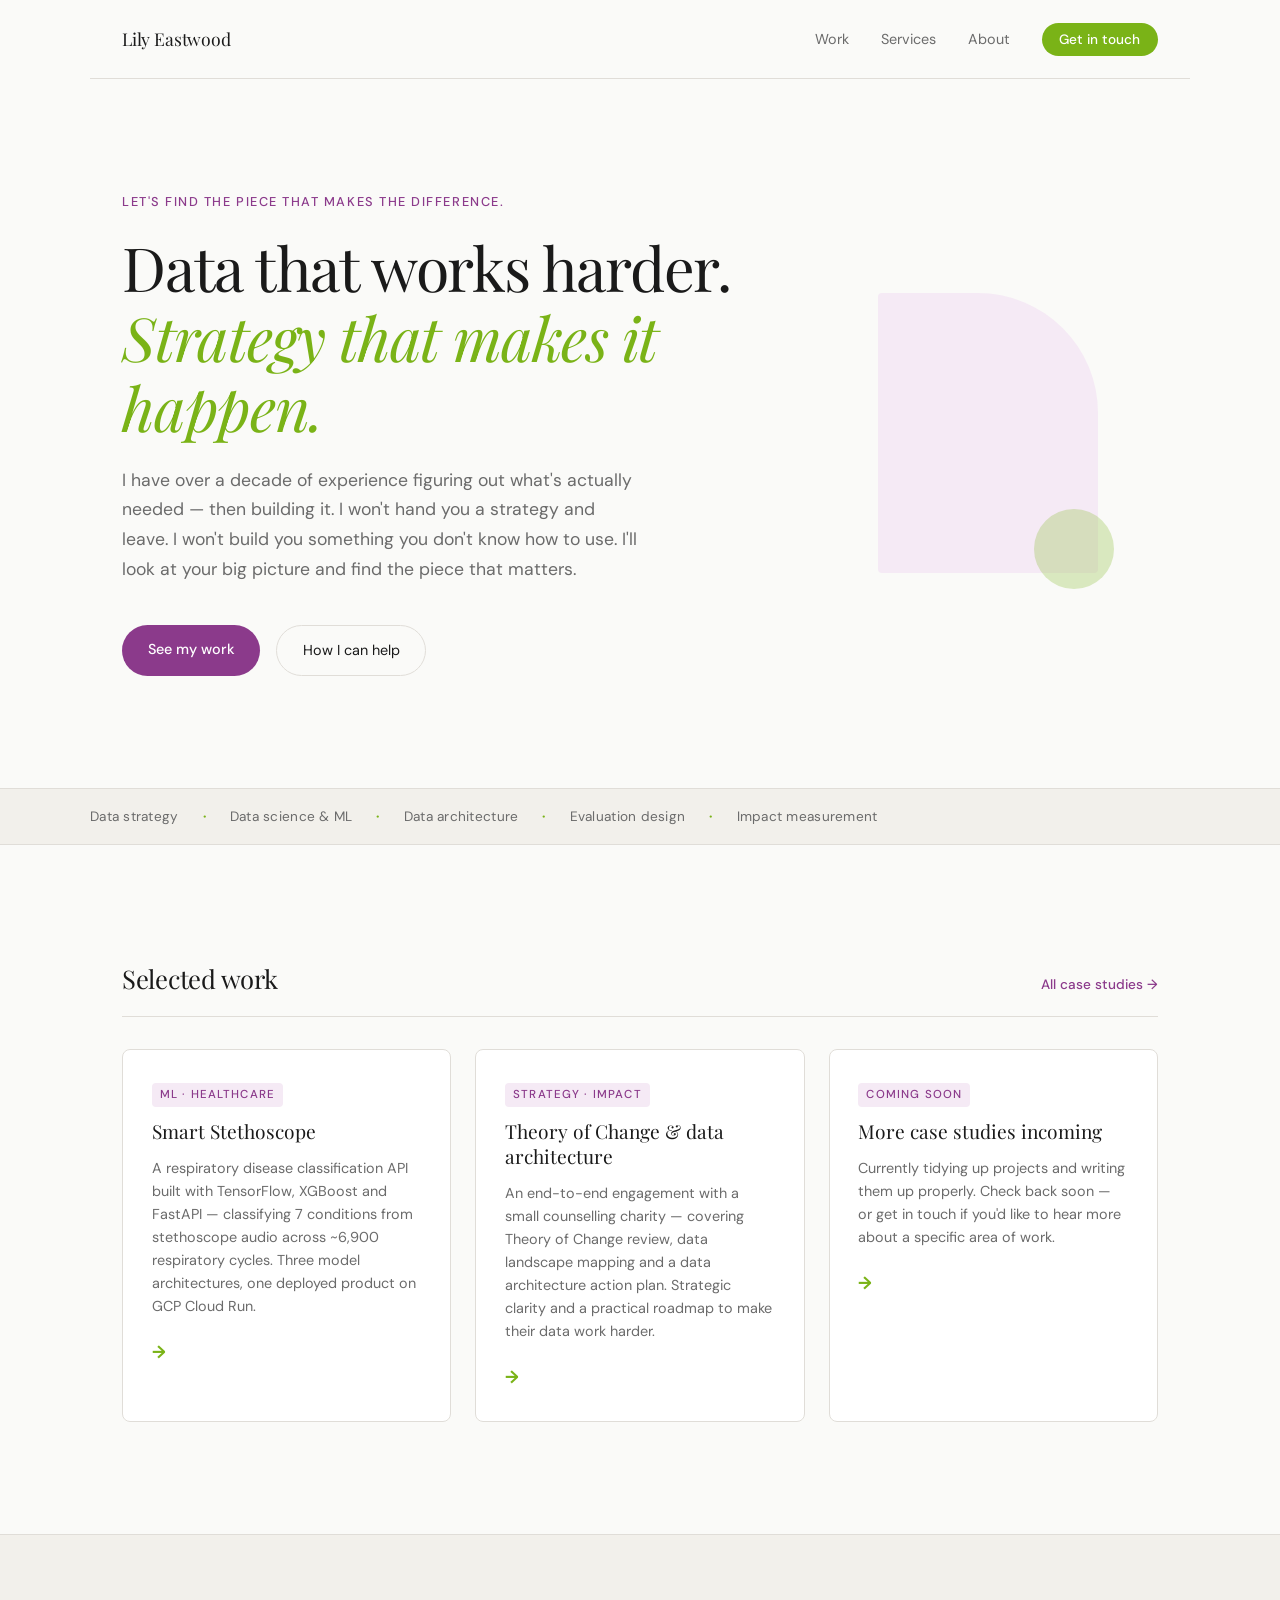
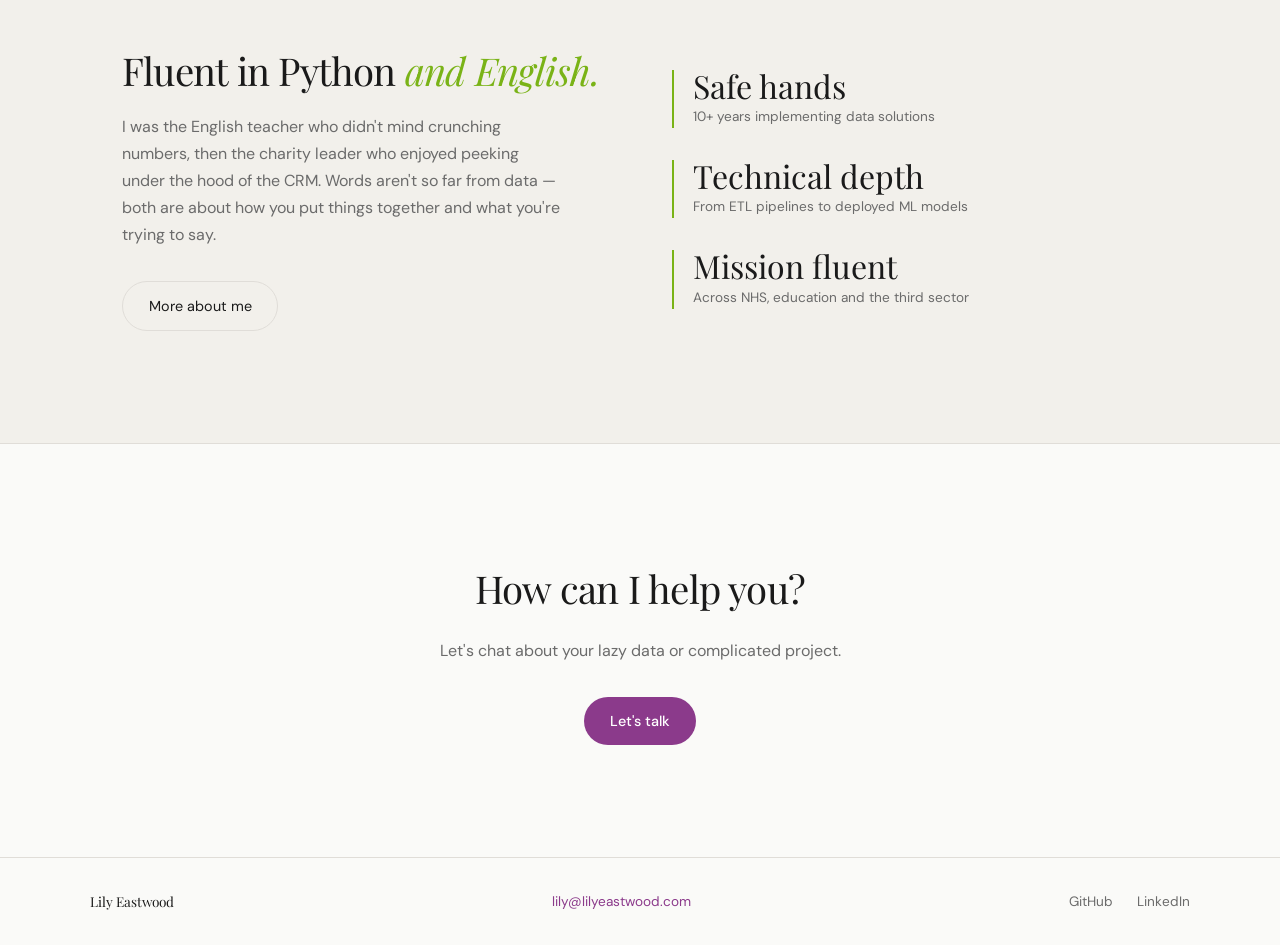
==== index.html @ 0789ece6 "initial site" ====
<!DOCTYPE html>
<html lang="en">
<head>
  <meta charset="UTF-8">
  <meta name="viewport" content="width=device-width, initial-scale=1.0">
  <title>Lily Eastwood — Data Strategy & Solutions</title>
  <link rel="preconnect" href="https://fonts.googleapis.com">
  <link rel="preconnect" href="https://fonts.gstatic.com" crossorigin>
  <link href="https://fonts.googleapis.com/css2?family=Playfair+Display:ital,wght@0,400;0,600;1,400&family=DM+Sans:wght@300;400;500&display=swap" rel="stylesheet">
  <link rel="stylesheet" href="css/style.css">
</head>
<body>

  <nav>
    <a href="index.html" class="nav-logo">Lily Eastwood</a>
    <ul>
      <li><a href="work.html">Work</a></li>
      <li><a href="services.html">Services</a></li>
      <li><a href="about.html">About</a></li>
      <li><a href="contact.html" class="nav-cta">Get in touch</a></li>
    </ul>
  </nav>

  <main>

    <section class="hero">
      <div class="hero-text">
        <p class="hero-eyebrow">Let's find the piece that makes the difference.</p>
        <h1>Data that works harder. <em>Strategy that makes it happen.</em></h1>
        <p class="hero-sub">I have over a decade of experience figuring out what's actually needed — then building it. I won't hand you a strategy and leave. I won't build you something you don't know how to use. I'll look at your big picture and find the piece that matters.</p>
        <div class="hero-actions">
          <a href="work.html" class="btn-primary">See my work</a>
          <a href="services.html" class="btn-secondary">How I can help</a>
        </div>
      </div>
      <div class="hero-accent">
        <div class="accent-block"></div>
      </div>
    </section>

    <section class="intro-strip">
      <div class="strip-inner">
        <span>Data strategy</span>
        <span class="dot">·</span>
        <span>Data science & ML</span>
        <span class="dot">·</span>
        <span>Data architecture</span>
        <span class="dot">·</span>
        <span>Evaluation design</span>
        <span class="dot">·</span>
        <span>Impact measurement</span>
      </div>
    </section>

    <section class="selected-work">
      <div class="section-header">
        <h2>Selected work</h2>
        <a href="work.html" class="see-all">All case studies →</a>
      </div>

      <div class="work-grid">

        <a href="work.html#stethoscope" class="work-card">
          <div class="card-tag">ML · Healthcare</div>
          <h3>Smart Stethoscope</h3>
          <p>A respiratory disease classification API built with TensorFlow, XGBoost and FastAPI — classifying 7 conditions from stethoscope audio across ~6,900 respiratory cycles. Three model architectures, one deployed product on GCP Cloud Run.</p>
          <span class="card-arrow">→</span>
        </a>

        <a href="work.html#harbour" class="work-card">
          <div class="card-tag">Strategy · Impact</div>
          <h3>Theory of Change & data architecture</h3>
          <p>An end-to-end engagement with a small counselling charity — covering Theory of Change review, data landscape mapping and a data architecture action plan. Strategic clarity and a practical roadmap to make their data work harder.</p>
          <span class="card-arrow">→</span>
        </a>

        <a href="work.html" class="work-card work-card--placeholder">
          <div class="card-tag">Coming soon</div>
          <h3>More case studies incoming</h3>
          <p>Currently tidying up projects and writing them up properly. Check back soon — or get in touch if you'd like to hear more about a specific area of work.</p>
          <span class="card-arrow">→</span>
        </a>

      </div>
    </section>

    <section class="about-strip">
      <div class="about-strip-inner">
        <div class="about-strip-text">
          <h2>Fluent in Python <em>and English.</em></h2>
          <p>I was the English teacher who didn't mind crunching numbers, then the charity leader who enjoyed peeking under the hood of the CRM. Words aren't so far from data — both are about how you put things together and what you're trying to say.</p>
          <a href="about.html" class="btn-secondary">More about me</a>
        </div>
        <div class="about-strip-stats">
          <div class="stat">
            <span class="stat-num">Safe hands</span>
            <span class="stat-label">10+ years implementing data solutions</span>
          </div>
          <div class="stat">
            <span class="stat-num">Technical depth</span>
            <span class="stat-label">From ETL pipelines to deployed ML models</span>
          </div>
          <div class="stat">
            <span class="stat-num">Mission fluent</span>
            <span class="stat-label">Across NHS, education and the third sector</span>
          </div>
        </div>
      </div>
    </section>

    <section class="cta-section">
      <h2>How can I help you?</h2>
      <p>Let's chat about your lazy data or complicated project.</p>
      <a href="contact.html" class="btn-primary">Let's talk</a>
    </section>

  </main>

  <footer>
    <div class="footer-inner">
      <span class="footer-name">Lily Eastwood</span>
      <span class="footer-email"><a href="mailto:lily@lilyeastwood.com">lily@lilyeastwood.com</a></span>
      <span class="footer-links">
        <a href="https://github.com/LilyEastwood" target="_blank">GitHub</a>
        <a href="https://www.linkedin.com/in/lily-eastwood/" target="_blank">LinkedIn</a>
      </span>
    </div>
  </footer>

  <script src="js/main.js"></script>
</body>
</html>
---- css/style.css ----
/* ============================================================
   LILY EASTWOOD — lilyeastwood.com
   Palette: warm white, ink, aubergine + chartreuse pop
   Type: Playfair Display (headings) + DM Sans (body)
   ============================================================ */

   :root {
    --bg:           #FAFAF8;
    --bg-alt:       #F2F0EB;
    --text:         #1A1A1A;
    --text-muted:   #6B6B6B;
    --aubergine:    #8B3A8B;
    --aubergine-lt: #F5EAF5;
    --chartreuse:   #7AB317;
    --chartreuse-lt:#F2F7E6;
    --border:       #E0DDD8;
    --white:        #FFFFFF;
  
    --font-head: 'Playfair Display', Georgia, serif;
    --font-body: 'DM Sans', sans-serif;
  
    --max-w:    1100px;
    --space-sm: 1rem;
    --space-md: 2rem;
    --space-lg: 4rem;
    --space-xl: 7rem;
  }
  
  /* ── Reset ── */
  *, *::before, *::after { box-sizing: border-box; margin: 0; padding: 0; }
  html { scroll-behavior: smooth; }
  body {
    background: var(--bg);
    color: var(--text);
    font-family: var(--font-body);
    font-size: 1rem;
    line-height: 1.7;
    -webkit-font-smoothing: antialiased;
  }
  a { color: inherit; text-decoration: none; }
  img { display: block; max-width: 100%; }
  
  /* ── Nav ── */
  nav {
    display: flex;
    align-items: center;
    justify-content: space-between;
    padding: 1.5rem var(--space-md);
    max-width: var(--max-w);
    margin: 0 auto;
    border-bottom: 1px solid var(--border);
  }
  .nav-logo {
    font-family: var(--font-head);
    font-weight: 400;
    font-size: 1.1rem;
    letter-spacing: -0.01em;
  }
  nav ul {
    display: flex;
    gap: 2rem;
    list-style: none;
    align-items: center;
  }
  nav ul a {
    font-size: 0.9rem;
    color: var(--text-muted);
    transition: color 0.2s;
  }
  nav ul a:hover { color: var(--aubergine); }
  .nav-cta {
    color: var(--white) !important;
    background: var(--chartreuse);
    padding: 0.5rem 1.1rem;
    border-radius: 100px;
    font-size: 0.85rem !important;
    font-weight: 500;
    transition: opacity 0.2s !important;
  }
  .nav-cta:hover { opacity: 0.85; }
  
  /* ── Hero ── */
  .hero {
    max-width: var(--max-w);
    margin: 0 auto;
    padding: var(--space-xl) var(--space-md);
    display: grid;
    grid-template-columns: 1fr 280px;
    gap: var(--space-lg);
    align-items: center;
  }
  .hero-eyebrow {
    font-size: 0.8rem;
    text-transform: uppercase;
    letter-spacing: 0.12em;
    color: var(--aubergine);
    font-weight: 500;
    margin-bottom: 1.2rem;
  }
  .hero h1 {
    font-family: var(--font-head);
    font-size: clamp(2.4rem, 5vw, 3.8rem);
    font-weight: 400;
    line-height: 1.15;
    letter-spacing: -0.02em;
    margin-bottom: 1.5rem;
  }
  .hero h1 em {
    font-style: italic;
    color: var(--chartreuse);
  }
  .hero-sub {
    font-size: 1.1rem;
    color: var(--text-muted);
    max-width: 520px;
    margin-bottom: 2.5rem;
    line-height: 1.7;
  }
  .hero-actions {
    display: flex;
    gap: 1rem;
    flex-wrap: wrap;
  }
  
  /* accent block — decorative */
  .accent-block {
    width: 220px;
    height: 280px;
    background: var(--aubergine-lt);
    border-radius: 4px 120px 4px 4px;
    position: relative;
  }
  .accent-block::after {
    content: '';
    position: absolute;
    bottom: -16px;
    right: -16px;
    width: 80px;
    height: 80px;
    background: var(--chartreuse);
    border-radius: 50%;
    opacity: 0.25;
  }
  
  /* ── Buttons ── */
  .btn-primary {
    display: inline-block;
    background: var(--aubergine);
    color: var(--white);
    padding: 0.75rem 1.6rem;
    border-radius: 100px;
    font-size: 0.9rem;
    font-weight: 500;
    transition: opacity 0.2s;
  }
  .btn-primary:hover { opacity: 0.85; }
  
  .btn-secondary {
    display: inline-block;
    color: var(--text);
    padding: 0.75rem 1.6rem;
    border-radius: 100px;
    font-size: 0.9rem;
    font-weight: 400;
    border: 1px solid var(--border);
    transition: border-color 0.2s, color 0.2s;
  }
  .btn-secondary:hover { border-color: var(--aubergine); color: var(--aubergine); }
  
  /* ── Intro strip ── */
  .intro-strip {
    background: var(--bg-alt);
    border-top: 1px solid var(--border);
    border-bottom: 1px solid var(--border);
    padding: 1rem var(--space-md);
  }
  .strip-inner {
    max-width: var(--max-w);
    margin: 0 auto;
    display: flex;
    gap: 1.5rem;
    align-items: center;
    flex-wrap: wrap;
    font-size: 0.85rem;
    color: var(--text-muted);
    font-weight: 400;
    letter-spacing: 0.02em;
  }
  .dot { color: var(--chartreuse); font-weight: 700; }
  
  /* ── Selected work ── */
  .selected-work {
    max-width: var(--max-w);
    margin: 0 auto;
    padding: var(--space-xl) var(--space-md);
  }
  .section-header {
    display: flex;
    align-items: baseline;
    justify-content: space-between;
    margin-bottom: var(--space-md);
    border-bottom: 1px solid var(--border);
    padding-bottom: 1rem;
  }
  .section-header h2 {
    font-family: var(--font-head);
    font-weight: 400;
    font-size: 1.6rem;
    letter-spacing: -0.01em;
  }
  .see-all {
    font-size: 0.85rem;
    color: var(--aubergine);
    font-weight: 500;
    transition: opacity 0.2s;
  }
  .see-all:hover { opacity: 0.7; }
  
  .work-grid {
    display: grid;
    grid-template-columns: repeat(3, 1fr);
    gap: 1.5rem;
  }
  .work-card {
    display: block;
    background: var(--white);
    border: 1px solid var(--border);
    border-radius: 8px;
    padding: 1.8rem;
    transition: border-color 0.2s, transform 0.2s;
    position: relative;
  }
  .work-card:hover {
    border-color: var(--aubergine);
    transform: translateY(-3px);
  }
  .card-tag {
    font-size: 0.72rem;
    text-transform: uppercase;
    letter-spacing: 0.1em;
    color: var(--aubergine);
    font-weight: 500;
    margin-bottom: 0.8rem;
    background: var(--aubergine-lt);
    display: inline-block;
    padding: 2px 8px;
    border-radius: 4px;
  }
  .work-card h3 {
    font-family: var(--font-head);
    font-weight: 400;
    font-size: 1.2rem;
    margin-bottom: 0.8rem;
    line-height: 1.3;
  }
  .work-card p {
    font-size: 0.9rem;
    color: var(--text-muted);
    line-height: 1.6;
  }
  .card-arrow {
    display: inline-block;
    margin-top: 1.2rem;
    color: var(--chartreuse);
    font-size: 1.1rem;
    font-weight: 700;
    transition: transform 0.2s;
  }
  .work-card:hover .card-arrow { transform: translateX(4px); }
  
  /* ── About strip ── */
  .about-strip {
    background: var(--bg-alt);
    border-top: 1px solid var(--border);
    border-bottom: 1px solid var(--border);
  }
  .about-strip-inner {
    max-width: var(--max-w);
    margin: 0 auto;
    padding: var(--space-xl) var(--space-md);
    display: grid;
    grid-template-columns: 1fr 1fr;
    gap: var(--space-lg);
    align-items: center;
  }
  .about-strip-text h2 {
    font-family: var(--font-head);
    font-weight: 400;
    font-size: clamp(1.8rem, 3vw, 2.6rem);
    line-height: 1.2;
    letter-spacing: -0.02em;
    margin-bottom: 1.2rem;
  }
  .about-strip-text h2 em {
    font-style: italic;
    color: var(--chartreuse);
  }
  .about-strip-text p {
    color: var(--text-muted);
    margin-bottom: 2rem;
    font-size: 1rem;
    max-width: 440px;
  }
  .about-strip-stats {
    display: flex;
    flex-direction: column;
    gap: 2rem;
  }
  .stat {
    display: flex;
    flex-direction: column;
    gap: 0.2rem;
    border-left: 2px solid var(--chartreuse);
    padding-left: 1.2rem;
  }
  .stat-num {
    font-family: var(--font-head);
    font-size: 2rem;
    font-weight: 400;
    line-height: 1;
    color: var(--text);
  }
  .stat-label {
    font-size: 0.85rem;
    color: var(--text-muted);
  }
  
  /* ── CTA section ── */
  .cta-section {
    max-width: var(--max-w);
    margin: 0 auto;
    padding: var(--space-xl) var(--space-md);
    text-align: center;
  }
  .cta-section h2 {
    font-family: var(--font-head);
    font-weight: 400;
    font-size: clamp(1.8rem, 3vw, 2.8rem);
    letter-spacing: -0.02em;
    margin-bottom: 1rem;
  }
  .cta-section p {
    color: var(--text-muted);
    max-width: 480px;
    margin: 0 auto 2rem;
  }
  
  /* ── Footer ── */
  footer {
    border-top: 1px solid var(--border);
    padding: 2rem var(--space-md);
  }
  .footer-inner {
    max-width: var(--max-w);
    margin: 0 auto;
    display: flex;
    align-items: center;
    justify-content: space-between;
    font-size: 0.85rem;
    color: var(--text-muted);
    flex-wrap: wrap;
    gap: 1rem;
  }
  .footer-name {
    font-family: var(--font-head);
    font-weight: 400;
    color: var(--text);
  }
  .footer-email a { color: var(--aubergine); }
  .footer-links {
    display: flex;
    gap: 1.5rem;
  }
  .footer-links a:hover { color: var(--chartreuse); }
  
  /* ── Responsive ── */
  @media (max-width: 768px) {
    .hero {
      grid-template-columns: 1fr;
      padding: var(--space-lg) var(--space-sm);
    }
    .hero-accent { display: none; }
    .work-grid { grid-template-columns: 1fr; }
    .about-strip-inner { grid-template-columns: 1fr; }
    nav ul { gap: 1rem; }
    .strip-inner { gap: 0.8rem; }
  }
  
  /* ── Fade-in animation ── */
  @keyframes fadeUp {
    from { opacity: 0; transform: translateY(18px); }
    to   { opacity: 1; transform: translateY(0); }
  }
  .hero-text > * {
    animation: fadeUp 0.6s ease both;
  }
  .hero-eyebrow { animation-delay: 0.05s; }
  .hero h1      { animation-delay: 0.15s; }
  .hero-sub     { animation-delay: 0.25s; }
  .hero-actions { animation-delay: 0.35s; }
  
  /* ── Page hero (inner pages) ── */
  .page-hero {
    max-width: var(--max-w);
    margin: 0 auto;
    padding: var(--space-lg) var(--space-md) var(--space-md);
    border-bottom: 1px solid var(--border);
  }
  .page-hero h1 {
    font-family: var(--font-head);
    font-size: clamp(2rem, 4vw, 3.2rem);
    font-weight: 400;
    line-height: 1.15;
    letter-spacing: -0.02em;
    margin-bottom: 1rem;
  }
  .page-hero h1 em { font-style: italic; color: var(--chartreuse); }
  .page-intro {
    font-size: 1.05rem;
    color: var(--text-muted);
    max-width: 600px;
    line-height: 1.7;
  }
  
  /* ── Services ── */
  .services-section {
    max-width: var(--max-w);
    margin: 0 auto;
    padding: var(--space-lg) var(--space-md);
  }
  .services-section--split { padding-top: var(--space-md); }
  .services-inner { display: flex; flex-direction: column; gap: var(--space-lg); }
  .service-path-grid {
    display: grid;
    grid-template-columns: repeat(2, 1fr);
    gap: 1.5rem;
  }
  .service-path-card {
    display: flex;
    flex-direction: column;
    gap: 1rem;
    background: var(--white);
    border: 1px solid var(--border);
    border-radius: 8px;
    padding: 2rem;
    transition: border-color 0.2s, transform 0.2s;
  }
  .service-path-card:hover {
    border-color: var(--aubergine);
    transform: translateY(-3px);
  }
  .service-path-card h2 {
    font-family: var(--font-head);
    font-weight: 400;
    font-size: 1.6rem;
    line-height: 1.25;
  }
  .service-path-card p {
    color: var(--text-muted);
    font-size: 0.95rem;
  }
  .service-path-list {
    list-style: none;
    display: flex;
    flex-direction: column;
    gap: 0.75rem;
    color: var(--text);
    font-size: 0.95rem;
  }
  .service-path-list li {
    padding-top: 0.75rem;
    border-top: 1px solid var(--border);
  }
  .service-path-link {
    margin-top: auto;
    color: var(--aubergine);
    font-size: 0.9rem;
    font-weight: 500;
  }
  .service-block { display: flex; flex-direction: column; gap: var(--space-md); }
  .service-block-header { max-width: 640px; }
  .service-tag {
    font-size: 0.72rem;
    text-transform: uppercase;
    letter-spacing: 0.1em;
    color: var(--aubergine);
    font-weight: 500;
    background: var(--aubergine-lt);
    display: inline-block;
    padding: 2px 8px;
    border-radius: 4px;
    margin-bottom: 0.8rem;
  }
  .service-block-header h2 {
    font-family: var(--font-head);
    font-weight: 400;
    font-size: 1.5rem;
    margin-bottom: 0.8rem;
    line-height: 1.3;
  }
  .service-block-header p { color: var(--text-muted); font-size: 0.95rem; }
  .service-items {
    display: grid;
    grid-template-columns: repeat(3, 1fr);
    gap: 1.5rem;
  }
  .service-item {
    background: var(--white);
    border: 1px solid var(--border);
    border-radius: 8px;
    padding: 1.5rem;
  }
  .service-item h3 {
    font-family: var(--font-head);
    font-weight: 400;
    font-size: 1.1rem;
    margin-bottom: 0.6rem;
  }
  .service-item p { font-size: 0.9rem; color: var(--text-muted); line-height: 1.6; }
  .service-cta { padding-top: 0.5rem; }
  
  /* ── PDF capture ── */
  .pdf-capture {
    background: var(--aubergine-lt);
    border: 1px solid rgba(139,58,139,0.15);
    border-radius: 8px;
    padding: 1.5rem;
    max-width: 540px;
  }
  .pdf-capture-text { font-size: 0.95rem; margin-bottom: 1rem; font-weight: 500; }
  .pdf-form { display: flex; gap: 0.75rem; flex-wrap: wrap; }
  .pdf-form input {
    flex: 1;
    min-width: 200px;
    padding: 0.65rem 1rem;
    border: 1px solid var(--border);
    border-radius: 100px;
    font-family: var(--font-body);
    font-size: 0.9rem;
    background: var(--white);
    color: var(--text);
  }
  .pdf-form input:focus { outline: none; border-color: var(--aubergine); }
  .pdf-small { font-size: 0.78rem; color: var(--text-muted); margin-top: 0.75rem; }
  
  /* ── Service divider ── */
  .service-divider {
    background: var(--bg-alt);
    border: 1px solid var(--border);
    border-radius: 8px;
    padding: var(--space-md);
  }
  .service-divider-inner { max-width: 560px; }
  .service-divider h2 {
    font-family: var(--font-head);
    font-weight: 400;
    font-size: 1.4rem;
    margin-bottom: 0.8rem;
  }
  .service-divider p { color: var(--text-muted); font-size: 0.95rem; margin-bottom: 1.2rem; line-height: 1.7; }
  
  /* ── Contact ── */
  .contact-section {
    max-width: var(--max-w);
    margin: 0 auto;
    padding: var(--space-lg) var(--space-md);
  }
  .contact-inner {
    display: grid;
    grid-template-columns: 1fr 280px;
    gap: var(--space-lg);
    align-items: start;
  }
  .form-group { display: flex; flex-direction: column; gap: 0.4rem; margin-bottom: 1.2rem; }
  .form-group label { font-size: 0.85rem; font-weight: 500; color: var(--text); }
  .optional { font-weight: 400; color: var(--text-muted); }
  .form-group input,
  .form-group textarea {
    padding: 0.65rem 1rem;
    border: 1px solid var(--border);
    border-radius: 8px;
    font-family: var(--font-body);
    font-size: 0.95rem;
    background: var(--white);
    color: var(--text);
    transition: border-color 0.2s;
  }
  .form-group input:focus,
  .form-group textarea:focus { outline: none; border-color: var(--aubergine); }
  .form-group textarea { resize: vertical; }
  .contact-aside { display: flex; flex-direction: column; gap: 1.5rem; padding-top: 0.5rem; }
  .contact-detail { display: flex; flex-direction: column; gap: 0.2rem; }
  .contact-detail-label { font-size: 0.75rem; text-transform: uppercase; letter-spacing: 0.1em; color: var(--text-muted); font-weight: 500; }
  .contact-detail a { color: var(--aubergine); font-size: 0.95rem; }
  .contact-detail a:hover { opacity: 0.7; }
  .contact-note { border-top: 1px solid var(--border); padding-top: 1.5rem; }
  .contact-note p { font-size: 0.85rem; color: var(--text-muted); line-height: 1.6; }
  
  /* ── Placeholder pages ── */
  .placeholder-section {
    max-width: var(--max-w);
    margin: 0 auto;
    padding: var(--space-lg) var(--space-md);
  }
  .placeholder-inner {
    display: grid;
    grid-template-columns: repeat(3, 1fr);
    gap: 1.5rem;
  }
  .placeholder-inner--single { grid-template-columns: 1fr; max-width: 480px; }
  .placeholder-card {
    background: var(--white);
    border: 1px dashed var(--border);
    border-radius: 8px;
    padding: 1.8rem;
  }
  .placeholder-card--empty { opacity: 0.5; }
  .placeholder-card--full { border-style: solid; }
  .placeholder-card h3 {
    font-family: var(--font-head);
    font-weight: 400;
    font-size: 1.1rem;
    margin: 0.6rem 0;
  }
  .placeholder-card p { font-size: 0.9rem; color: var(--text-muted); line-height: 1.6; }
  
  /* ── Responsive additions ── */
  @media (max-width: 768px) {
    .service-path-grid { grid-template-columns: 1fr; }
    .service-items { grid-template-columns: 1fr; }
    .contact-inner { grid-template-columns: 1fr; }
    .placeholder-inner { grid-template-columns: 1fr; }
  }
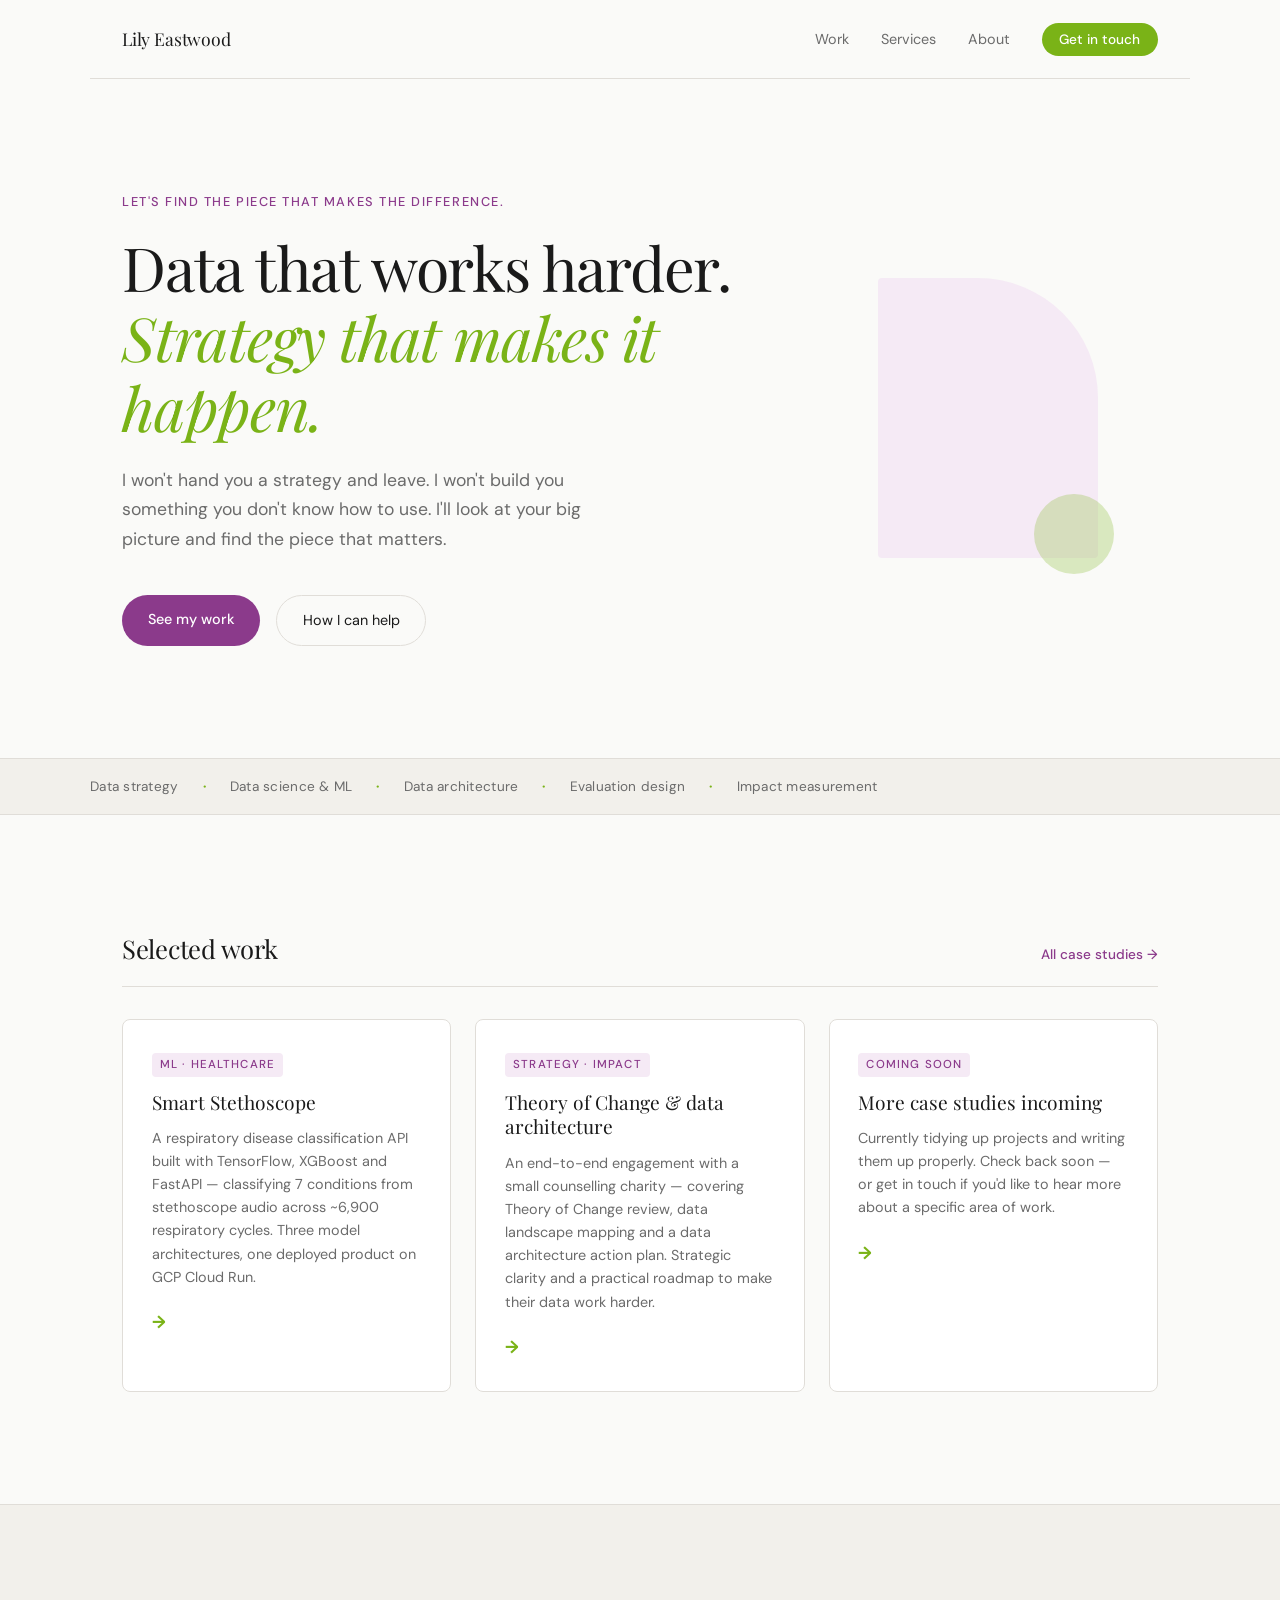
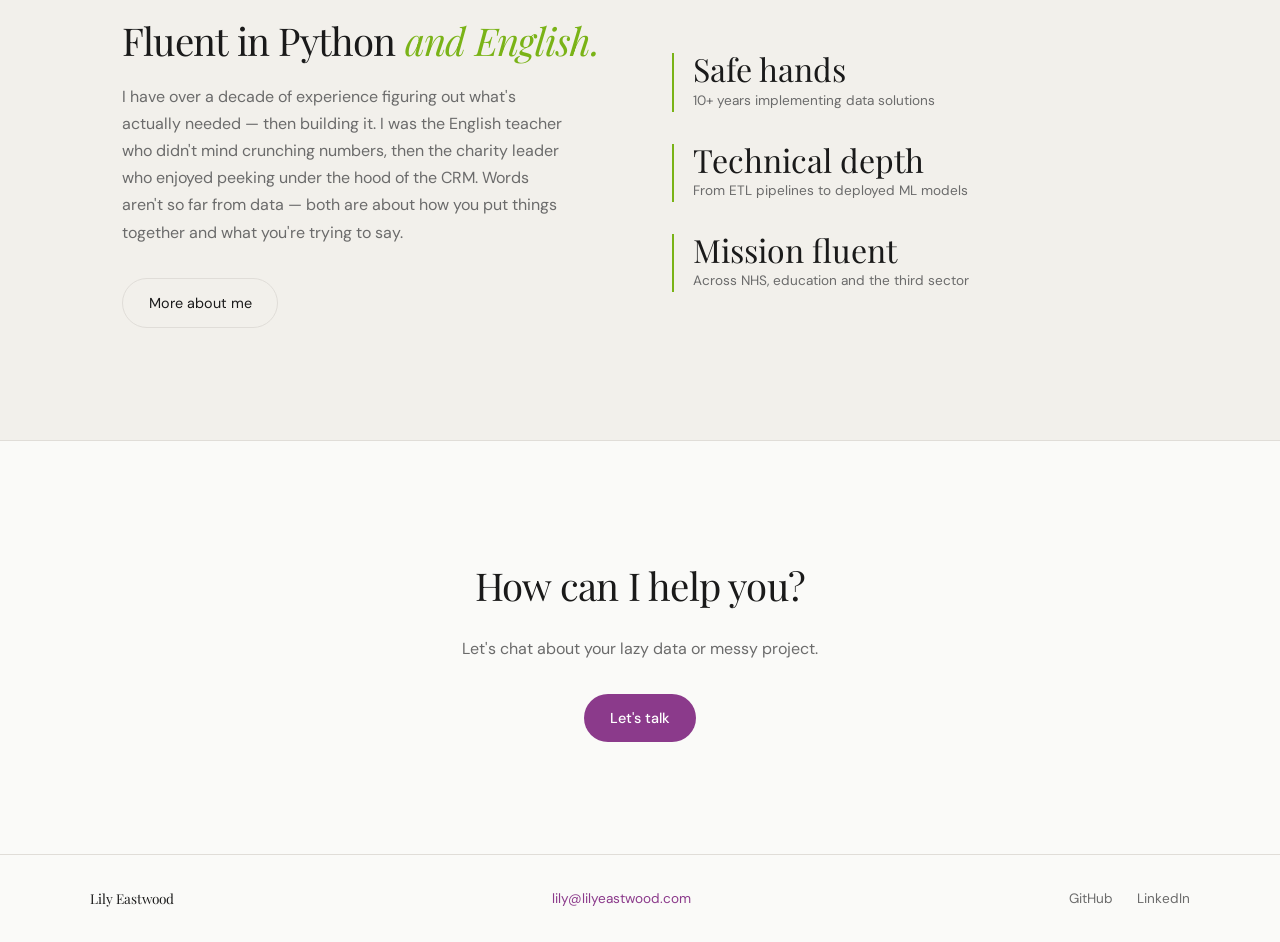
==== commit de1005a5: "Enhanced visual elements and updated the 'About' section for improved clarity and engagement." ====
--- a/index.html
+++ b/index.html
@@ -27,7 +27,7 @@
       <div class="hero-text">
         <p class="hero-eyebrow">Let's find the piece that makes the difference.</p>
         <h1>Data that works harder. <em>Strategy that makes it happen.</em></h1>
-        <p class="hero-sub">I have over a decade of experience figuring out what's actually needed — then building it. I won't hand you a strategy and leave. I won't build you something you don't know how to use. I'll look at your big picture and find the piece that matters.</p>
+        <p class="hero-sub">I won't hand you a strategy and leave. I won't build you something you don't know how to use. I'll look at your big picture and find the piece that matters.</p>
         <div class="hero-actions">
           <a href="work.html" class="btn-primary">See my work</a>
           <a href="services.html" class="btn-secondary">How I can help</a>
@@ -88,7 +88,7 @@
       <div class="about-strip-inner">
         <div class="about-strip-text">
           <h2>Fluent in Python <em>and English.</em></h2>
-          <p>I was the English teacher who didn't mind crunching numbers, then the charity leader who enjoyed peeking under the hood of the CRM. Words aren't so far from data — both are about how you put things together and what you're trying to say.</p>
+          <p>I have over a decade of experience figuring out what's actually needed — then building it. I was the English teacher who didn't mind crunching numbers, then the charity leader who enjoyed peeking under the hood of the CRM. Words aren't so far from data — both are about how you put things together and what you're trying to say.</p>
           <a href="about.html" class="btn-secondary">More about me</a>
         </div>
         <div class="about-strip-stats">
@@ -110,7 +110,7 @@
 
     <section class="cta-section">
       <h2>How can I help you?</h2>
-      <p>Let's chat about your lazy data or complicated project.</p>
+      <p>Let's chat about your lazy data or messy project.</p>
       <a href="contact.html" class="btn-primary">Let's talk</a>
     </section>
 
--- a/css/style.css
+++ b/css/style.css
@@ -406,6 +406,10 @@
     padding: var(--space-lg) var(--space-md) var(--space-md);
     border-bottom: 1px solid var(--border);
   }
+  .page-hero-inner {
+    display: inline-block;
+    max-width: 100%;
+  }
   .page-hero h1 {
     font-family: var(--font-head);
     font-size: clamp(2rem, 4vw, 3.2rem);
@@ -504,18 +508,45 @@
     grid-template-columns: repeat(3, 1fr);
     gap: 1.5rem;
   }
+  .service-outcomes-kicker {
+    font-size: 0.8rem;
+    text-transform: uppercase;
+    letter-spacing: 0.12em;
+    color: var(--text-muted);
+    font-weight: 500;
+    margin: 0.25rem 0 0.25rem;
+  }
+  .service-items--outcomes {
+    counter-reset: outcome;
+  }
   .service-item {
     background: var(--white);
     border: 1px solid var(--border);
     border-radius: 8px;
     padding: 1.5rem;
   }
+  .service-items--outcomes .service-item {
+    position: relative;
+    padding-top: 2.3rem;
+  }
+  .service-items--outcomes .service-item::before {
+    counter-increment: outcome;
+    content: "0" counter(outcome);
+    position: absolute;
+    top: 0.9rem;
+    right: 1rem;
+    font-size: 0.75rem;
+    letter-spacing: 0.12em;
+    color: var(--text-muted);
+    opacity: 0.55;
+  }
   .service-item h3 {
     font-family: var(--font-head);
     font-weight: 400;
     font-size: 1.1rem;
     margin-bottom: 0.6rem;
   }
+  .service-item h3 strong { font-weight: 600; }
   .service-item p { font-size: 0.9rem; color: var(--text-muted); line-height: 1.6; }
   .service-cta { padding-top: 0.5rem; }
   
@@ -526,6 +557,9 @@
     border-radius: 8px;
     padding: 1.5rem;
     max-width: 540px;
+  }
+  .pdf-capture--wide {
+    max-width: 100%;
   }
   .pdf-capture-text { font-size: 0.95rem; margin-bottom: 1rem; font-weight: 500; }
   .pdf-form { display: flex; gap: 0.75rem; flex-wrap: wrap; }
@@ -558,6 +592,23 @@
     margin-bottom: 0.8rem;
   }
   .service-divider p { color: var(--text-muted); font-size: 0.95rem; margin-bottom: 1.2rem; line-height: 1.7; }
+  .service-next-links {
+    margin-top: 1rem;
+    padding-top: 0.9rem;
+    border-top: 1px solid var(--border);
+    display: flex;
+    flex-wrap: wrap;
+    gap: 0.35rem 0.6rem;
+    align-items: baseline;
+    font-size: 0.85rem;
+    color: var(--text-muted);
+  }
+  .service-next-links a {
+    color: var(--aubergine);
+    font-weight: 500;
+  }
+  .service-next-links a:hover { opacity: 0.7; }
+  .service-next-divider { opacity: 0.6; padding: 0 0.15rem; }
   
   /* ── Contact ── */
   .contact-section {
@@ -608,6 +659,11 @@
     gap: 1.5rem;
   }
   .placeholder-inner--single { grid-template-columns: 1fr; max-width: 480px; }
+  .about-inner {
+    grid-template-columns: 1fr;
+    max-width: 760px;
+    margin: 0 auto;
+  }
   .placeholder-card {
     background: var(--white);
     border: 1px dashed var(--border);
@@ -623,6 +679,9 @@
     margin: 0.6rem 0;
   }
   .placeholder-card p { font-size: 0.9rem; color: var(--text-muted); line-height: 1.6; }
+
+  .rich-text p { margin: 0 0 1.1rem; }
+  .rich-text p:last-of-type { margin-bottom: 0; }
   
   /* ── Responsive additions ── */
   @media (max-width: 768px) {
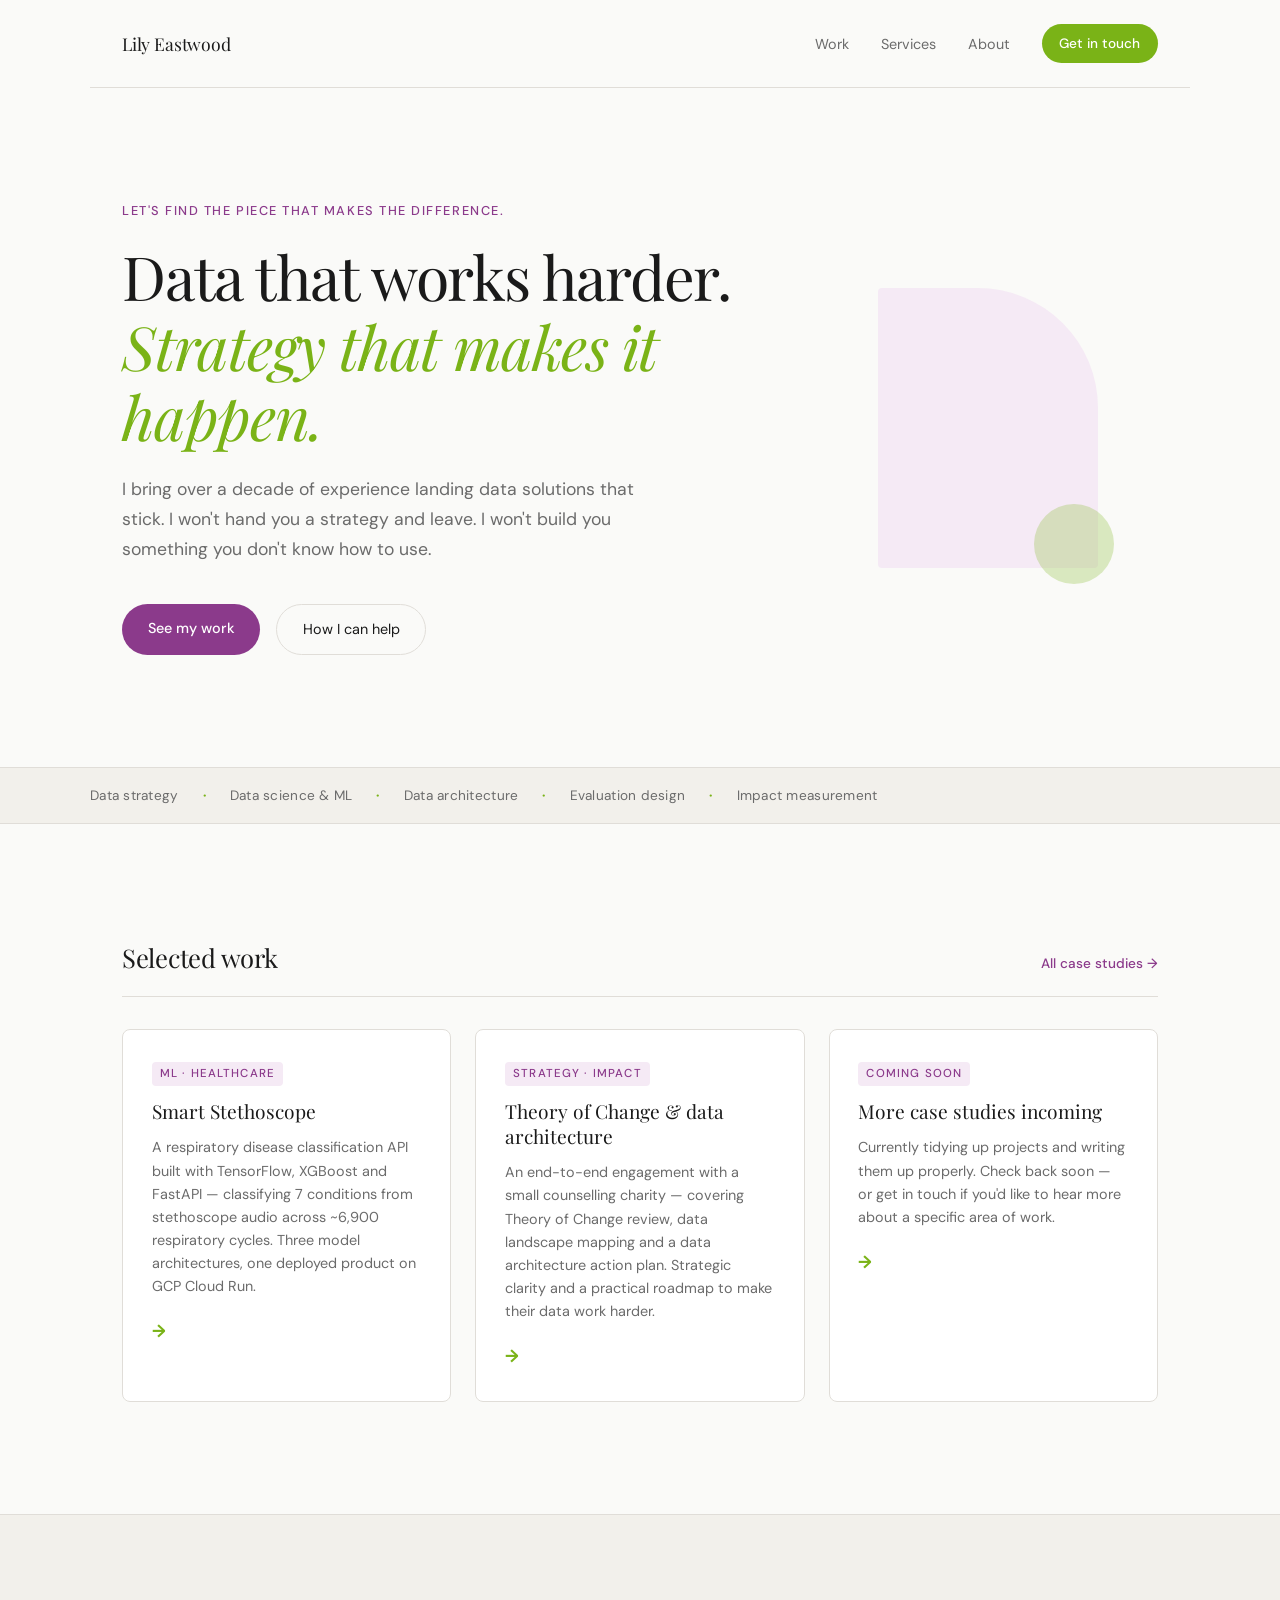
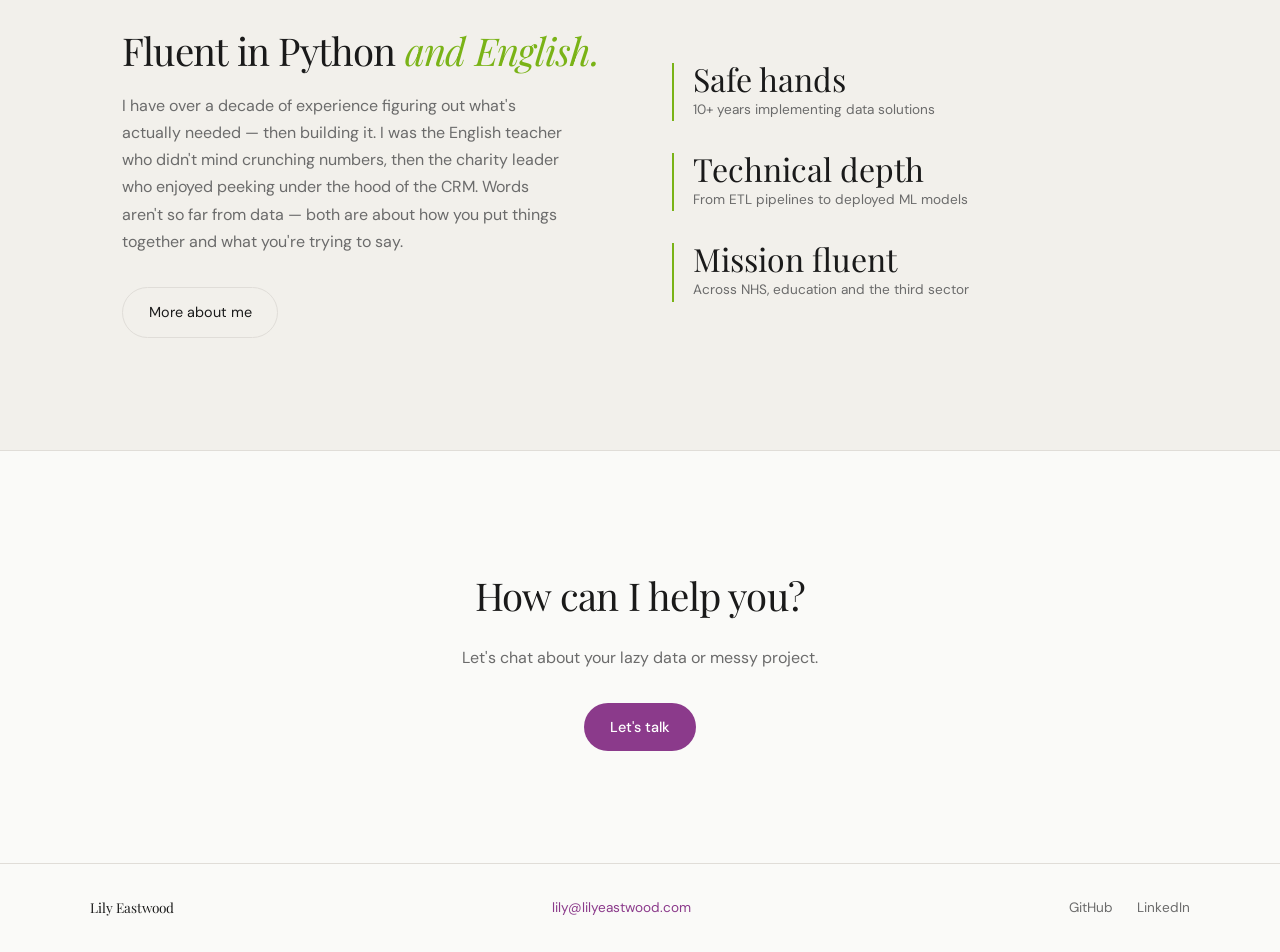
==== commit fc5a5bb0: "fixed contact button" ====
--- a/index.html
+++ b/index.html
@@ -27,7 +27,7 @@
       <div class="hero-text">
         <p class="hero-eyebrow">Let's find the piece that makes the difference.</p>
         <h1>Data that works harder. <em>Strategy that makes it happen.</em></h1>
-        <p class="hero-sub">I won't hand you a strategy and leave. I won't build you something you don't know how to use. I'll look at your big picture and find the piece that matters.</p>
+        <p class="hero-sub">I bring over a decade of experience landing data solutions that stick. I won't hand you a strategy and leave. I won't build you something you don't know how to use.</p>
         <div class="hero-actions">
           <a href="work.html" class="btn-primary">See my work</a>
           <a href="services.html" class="btn-secondary">How I can help</a>
--- a/css/style.css
+++ b/css/style.css
@@ -69,12 +69,15 @@
   }
   nav ul a:hover { color: var(--aubergine); }
   .nav-cta {
+    display: inline-flex;
+    align-items: center;
     color: var(--white) !important;
     background: var(--chartreuse);
     padding: 0.5rem 1.1rem;
     border-radius: 100px;
     font-size: 0.85rem !important;
     font-weight: 500;
+    white-space: nowrap;
     transition: opacity 0.2s !important;
   }
   .nav-cta:hover { opacity: 0.85; }
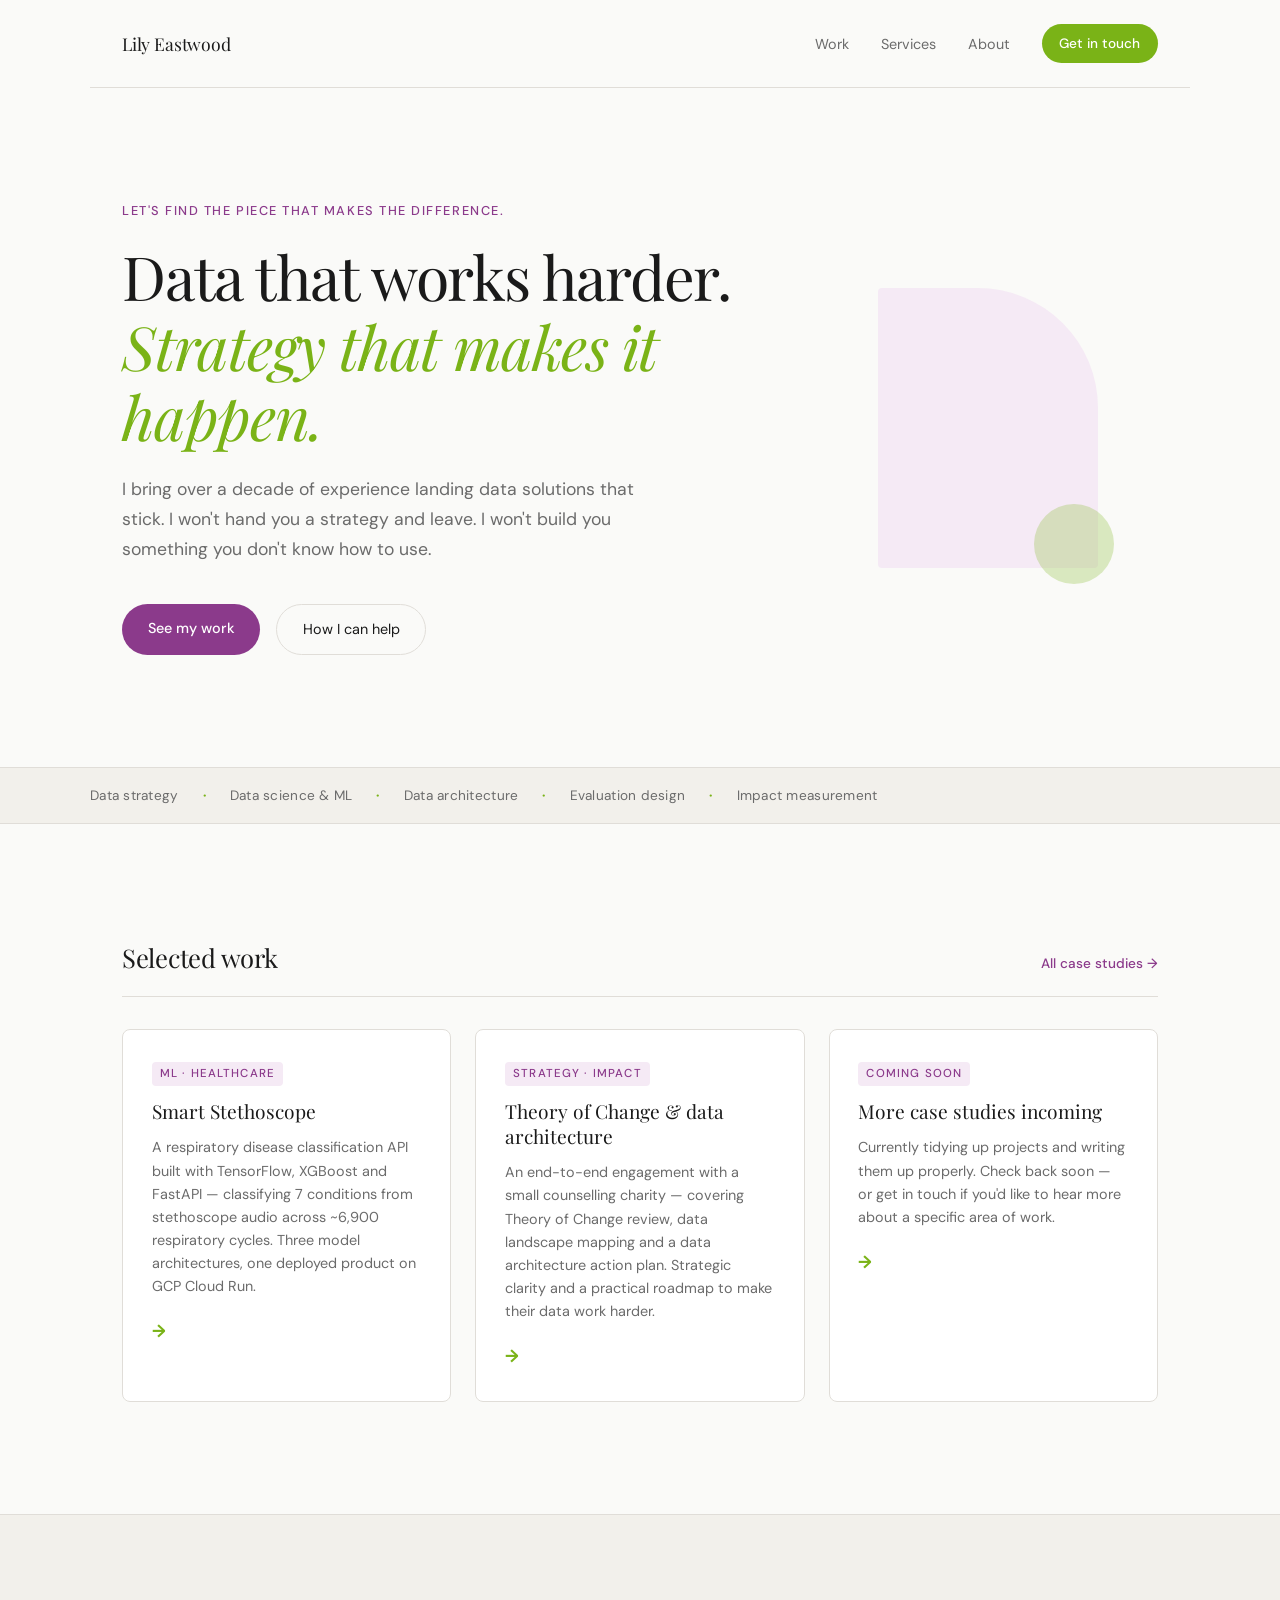
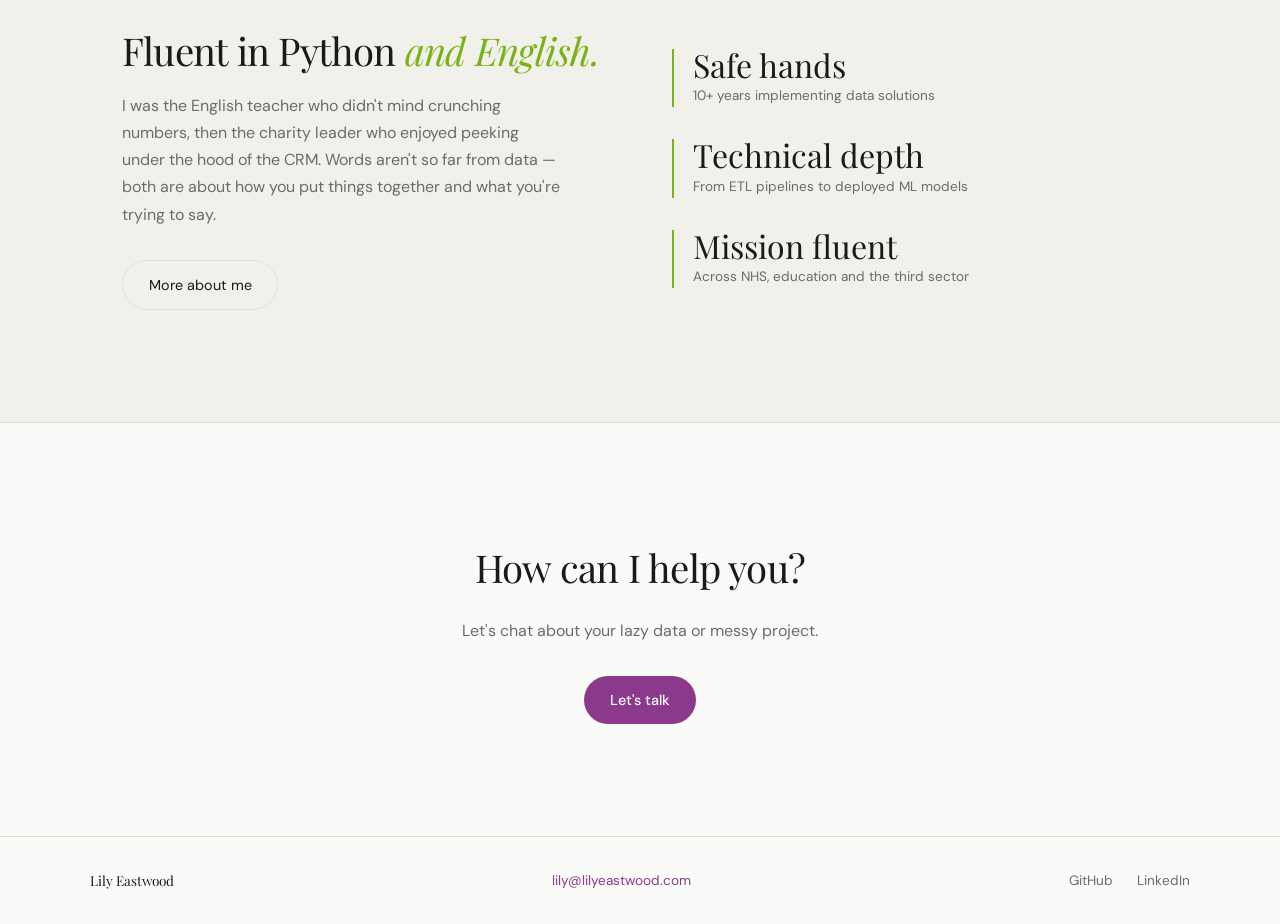
==== commit 2a41e33d: "streamlining text" ====
--- a/index.html
+++ b/index.html
@@ -88,7 +88,7 @@
       <div class="about-strip-inner">
         <div class="about-strip-text">
           <h2>Fluent in Python <em>and English.</em></h2>
-          <p>I have over a decade of experience figuring out what's actually needed — then building it. I was the English teacher who didn't mind crunching numbers, then the charity leader who enjoyed peeking under the hood of the CRM. Words aren't so far from data — both are about how you put things together and what you're trying to say.</p>
+          <p>I was the English teacher who didn't mind crunching numbers, then the charity leader who enjoyed peeking under the hood of the CRM. Words aren't so far from data — both are about how you put things together and what you're trying to say.</p>
           <a href="about.html" class="btn-secondary">More about me</a>
         </div>
         <div class="about-strip-stats">
